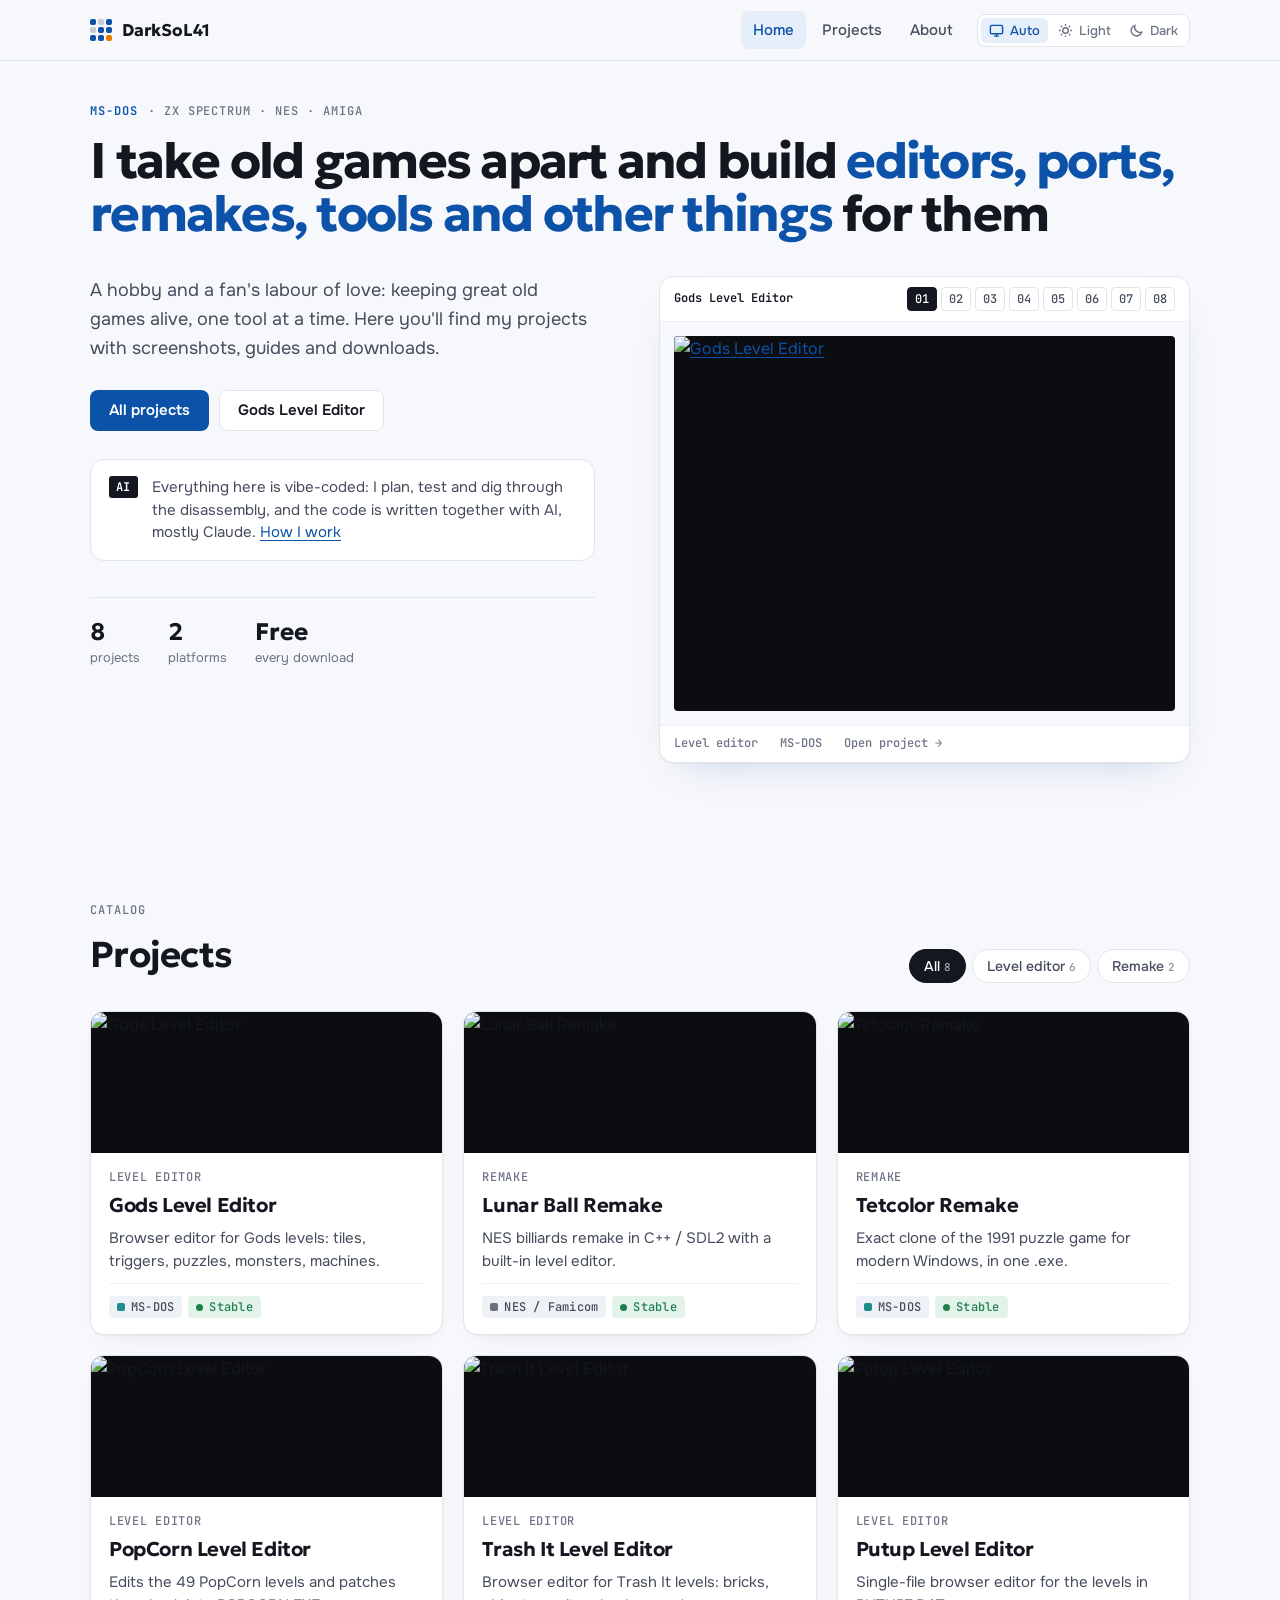
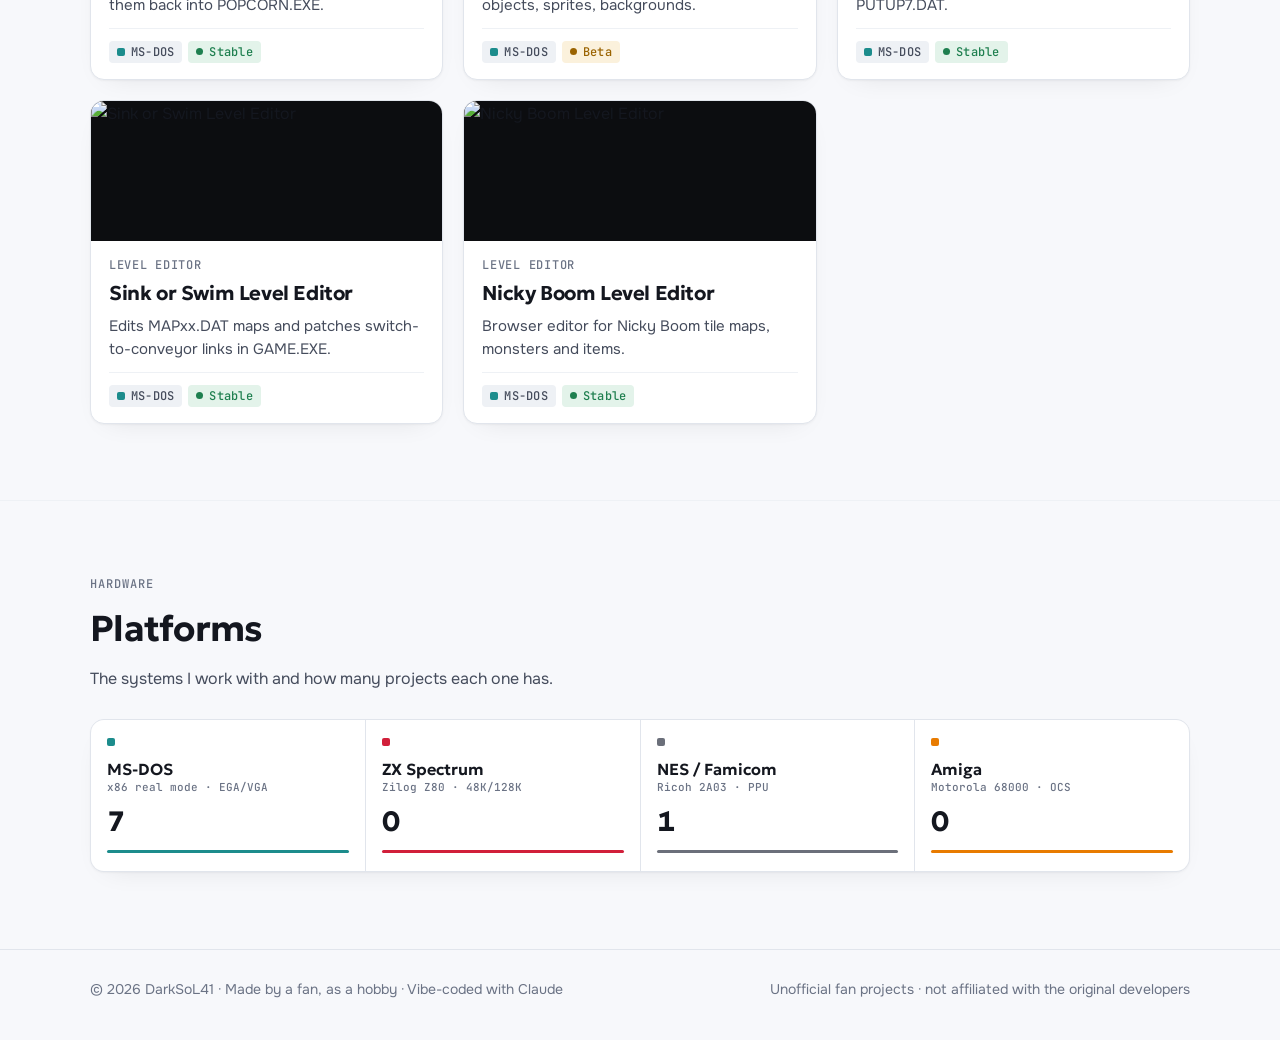
==== index.html @ e5bb60bb "Add files via upload" ====
<!doctype html>
<html lang="en">
<head>
<meta charset="utf-8">
<meta name="viewport" content="width=device-width, initial-scale=1, viewport-fit=cover">
<title>DarkSoL41 Retro Lab</title>
<meta name="description" content="Level editors, ports, remakes and utilities for retro games.">
<script>try{var t=localStorage.getItem("theme");if(t==="light"||t==="dark")document.documentElement.setAttribute("data-theme",t);}catch(e){}</script>
<link rel="preconnect" href="https://fonts.googleapis.com">
<link rel="preconnect" href="https://fonts.gstatic.com" crossorigin>
<link rel="stylesheet" href="https://fonts.googleapis.com/css2?family=Geologica:wght@500;600;700&family=JetBrains+Mono:wght@500;600&family=Onest:wght@400;500;600&display=swap">
<link rel="stylesheet" href="assets/style.css">
</head>
<body data-page="home">
<header class="site-header">
  <div class="wrap">
    <a class="brand" href="./" aria-label="DarkSoL41, home"><span class="brand-mark" aria-hidden="true"><i></i><i></i><i></i><i></i><i></i><i></i><i></i><i></i><i></i></span>DarkSoL41</a>
    <div class="header-end">
      <nav class="nav" aria-label="Sections">
        <a href="./" aria-current="page">Home</a>
        <a href="projects.html">Projects</a>
        <a href="about.html">About</a>
      </nav>
      <div class="theme-switch" id="theme-switch" role="group" aria-label="Theme">
        <button type="button" data-mode="auto" title="Match system setting"><svg viewBox="0 0 16 16" fill="none" stroke="currentColor" stroke-width="1.5" aria-hidden="true"><rect x="1.5" y="2.5" width="13" height="9" rx="1.5"/><path d="M5.5 14h5M8 11.5V14"/></svg><span class="lbl">Auto</span></button>
        <button type="button" data-mode="light" title="Light theme"><svg viewBox="0 0 16 16" fill="none" stroke="currentColor" stroke-width="1.5" aria-hidden="true"><circle cx="8" cy="8" r="3"/><path d="M8 1v1.8M8 13.2V15M1 8h1.8M13.2 8H15M3 3l1.3 1.3M11.7 11.7 13 13M3 13l1.3-1.3M11.7 4.3 13 3"/></svg><span class="lbl">Light</span></button>
        <button type="button" data-mode="dark" title="Dark theme"><svg viewBox="0 0 16 16" fill="none" stroke="currentColor" stroke-width="1.5" aria-hidden="true"><path d="M13.5 9.8A5.8 5.8 0 0 1 6.2 2.5a5.8 5.8 0 1 0 7.3 7.3z"/></svg><span class="lbl">Dark</span></button>
      </div>
    </div>
  </div>
</header>
<main>

<section class="hero">
  <div class="wrap hero-top">
    <div class="eyebrow"><b>MS-DOS</b> · ZX Spectrum · NES · Amiga</div>
    <h1>I take old games apart and build <em>editors, ports, remakes, tools and other things</em> for them</h1>
  </div>
  <div class="wrap hero-grid">
    <div>
      <p class="hero-lead">A hobby and a fan's labour of love: keeping great old games alive, one tool at a time. Here you'll find my projects with screenshots, guides and downloads.</p>
      <div class="hero-actions">
        <a class="btn btn-primary" href="projects.html">All projects</a>
        <a class="btn btn-ghost" id="hero-latest" href="projects.html">Latest release</a>
      </div>
      <div class="ai-note">
        <span class="tag">AI</span>
        <p>Everything here is vibe-coded: I plan, test and dig through the disassembly, and the code is written together with AI, mostly Claude. <a href="about.html#how">How I work</a></p>
      </div>
      <div class="hero-facts">
        <div><strong id="f-projects">6</strong><span>projects</span></div>
        <div><strong id="f-platforms">4</strong><span>platforms</span></div>
        <div><strong>Free</strong><span>every download</span></div>
      </div>
    </div>
    <figure class="viewer" style="margin:0">
      <div class="viewer-bar">
        <span id="lv-name"></span>
        <div class="viewer-tabs" id="lv-tabs" role="group" aria-label="Choose a project"></div>
      </div>
      <div class="viewer-stage viewer-shot">
        <a id="lv-link" href="projects.html"><img id="lv-img" alt=""></a>
      </div>
      <figcaption class="viewer-read" id="lv-read" aria-live="polite"></figcaption>
    </figure>
  </div>
</section>

<section class="section" id="projects">
  <div class="wrap">
    <div class="section-head">
      <div>
        <div class="eyebrow">Catalog</div>
        <h2>Projects</h2>
      </div>
      <div class="filters" id="home-filters" role="group" aria-label="Project type"></div>
    </div>
    <div class="grid" id="home-grid"></div>
  </div>
</section>

<section class="section">
  <div class="wrap">
    <div class="section-head">
      <div>
        <div class="eyebrow">Hardware</div>
        <h2>Platforms</h2>
        <p>The systems I work with and how many projects each one has.</p>
      </div>
    </div>
    <div class="platforms" id="home-platforms"></div>
  </div>
</section>
</main>
<footer class="site-footer">
  <div class="wrap">
    <span>© 2026 DarkSoL41 · Made by a fan, as a hobby · Vibe-coded with Claude</span>
    <span>Unofficial fan projects · not affiliated with the original developers</span>
  </div>
</footer>
<script src="assets/data.js"></script>
<script src="assets/app.js"></script>
</body>
</html>
---- assets/style.css ----
/* ---------- Tokens ---------- */
/* Light palette is the base; dark overrides follow (auto via OS, or forced by the toggle). */
:root {
  color-scheme: light;
  --paper: #F7F8FB;
  --surface: #FFFFFF;
  --ink: #14171F;
  --ink-2: #454C5C;
  --muted: #6B7385;
  --line: #E1E5EC;
  --line-soft: #EEF1F5;
  --line-strong: #C3CBD8;
  --accent: #0B52A8;        /* Workbench blue */
  --accent-ink: #083E80;
  --accent-soft: #E6EEF9;
  --on-accent: #FFFFFF;
  --on-ink: #FFFFFF;
  --signal: #E87B00;        /* Workbench orange, used sparingly */
  --signal-soft: #FDF0E0;
  --ok: #1E7F4F;
  --ok-soft: #E3F3EA;
  --warn: #9A6300;
  --warn-soft: #FBF1DC;
  --screen: #0C0D10;        /* backdrop behind game screenshots */
  --cap-bg: rgba(255,255,255,.92);
  --shadow: rgba(11,82,168,.28);
  --soft-shadow: 0 1px 2px rgba(20,23,31,.04), 0 10px 28px -18px rgba(20,23,31,.14);

  --f-display: "Geologica", system-ui, sans-serif;
  --f-body: "Onest", system-ui, -apple-system, "Segoe UI", sans-serif;
  --f-mono: "JetBrains Mono", ui-monospace, "SFMono-Regular", Menlo, Consolas, monospace;

  --r-sm: 8px;
  --r-md: 14px;
  --wrap: 1180px;
  --gutter: clamp(16px, 4vw, 40px);
}
@media (prefers-color-scheme: dark) {
  :root:not([data-theme="light"]) {
    color-scheme: dark;
    --paper: #0E1117; --surface: #151A23; --ink: #E7EAF0; --ink-2: #B3BAC7; --muted: #8790A2;
    --line: #262D3A; --line-soft: #1D2330; --line-strong: #3A4456;
    --accent: #5C9BF0; --accent-ink: #8AB8F6; --accent-soft: #16243A; --on-accent: #0B1220; --on-ink: #0E1117;
    --signal: #FF9A2E; --signal-soft: #2C2014;
    --ok: #4CC38A; --ok-soft: #13291F; --warn: #E3B04B; --warn-soft: #2B2412;
    --screen: #07080A; --cap-bg: rgba(14,17,23,.9); --shadow: rgba(0,0,0,.6); --soft-shadow: 0 1px 2px rgba(0,0,0,.3), 0 10px 28px -18px rgba(0,0,0,.6);
  }
}
:root[data-theme="dark"] {
  color-scheme: dark;
  --paper: #0E1117; --surface: #151A23; --ink: #E7EAF0; --ink-2: #B3BAC7; --muted: #8790A2;
  --line: #262D3A; --line-soft: #1D2330; --line-strong: #3A4456;
  --accent: #5C9BF0; --accent-ink: #8AB8F6; --accent-soft: #16243A; --on-accent: #0B1220; --on-ink: #0E1117;
  --signal: #FF9A2E; --signal-soft: #2C2014;
  --ok: #4CC38A; --ok-soft: #13291F; --warn: #E3B04B; --warn-soft: #2B2412;
  --screen: #07080A; --cap-bg: rgba(14,17,23,.9); --shadow: rgba(0,0,0,.6); --soft-shadow: 0 1px 2px rgba(0,0,0,.3), 0 10px 28px -18px rgba(0,0,0,.6);
}

*, *::before, *::after { box-sizing: border-box; }
html { -webkit-text-size-adjust: 100%; }
body {
  margin: 0;
  background: var(--paper);
  color: var(--ink);
  font: 400 16px/1.6 var(--f-body);
  -webkit-font-smoothing: antialiased;
}
img { max-width: 100%; display: block; }
a { color: var(--accent); text-decoration-thickness: 1px; text-underline-offset: 3px; }
a:hover { color: var(--accent-ink); }
:focus-visible { outline: 2px solid var(--signal); outline-offset: 2px; border-radius: 3px; }
h1, h2, h3 { font-family: var(--f-display); text-wrap: balance; margin: 0; letter-spacing: -0.02em; }
p { margin: 0; }
.mono { font-family: var(--f-mono); font-size: 0.82em; letter-spacing: 0; }
.wrap { max-width: var(--wrap); margin-inline: auto; padding-inline: var(--gutter); }
.eyebrow {
  font: 500 12px/1 var(--f-mono);
  text-transform: uppercase;
  letter-spacing: 0.08em;
  color: var(--muted);
  display: flex; align-items: center; gap: 10px;
}
.eyebrow b { color: var(--accent); font-weight: 600; }

/* ---------- Header ---------- */
.site-header {
  position: sticky; top: env(safe-area-inset-top, 0px); z-index: 20;
  background: color-mix(in srgb, var(--paper) 72%, transparent);
  backdrop-filter: saturate(1.4) blur(10px);
  -webkit-backdrop-filter: saturate(1.4) blur(10px);
  border-bottom: 1px solid var(--line);
}
.site-header .wrap { display: flex; align-items: center; justify-content: space-between; gap: 16px; min-height: 60px; flex-wrap: wrap; }
.brand { display: flex; align-items: center; gap: 10px; color: var(--ink); text-decoration: none; font: 700 17px/1 var(--f-display); letter-spacing: -0.01em; }
.brand-mark { width: 22px; height: 22px; display: grid; grid-template-columns: repeat(3, 1fr); gap: 2px; }
.brand-mark i { background: var(--accent); border-radius: 2px; }
.brand-mark i:nth-child(2), .brand-mark i:nth-child(4) { background: var(--line-strong); }
.brand-mark i:nth-child(9) { background: var(--signal); }
.nav { display: flex; gap: 4px; flex-wrap: wrap; }
.nav a {
  color: var(--ink-2); text-decoration: none; font-weight: 500; font-size: 15px;
  padding: 7px 12px; border-radius: var(--r-sm);
}
.nav a:hover { background: var(--line-soft); color: var(--ink); }
.nav a[aria-current="page"] { color: var(--accent); background: var(--accent-soft); }

/* ---------- Buttons & chips ---------- */
.btn {
  display: inline-flex; align-items: center; gap: 8px;
  font: 600 15px/1 var(--f-body); text-decoration: none;
  padding: 12px 18px; border-radius: var(--r-sm); border: 1px solid transparent;
  cursor: pointer; transition: background .15s, border-color .15s, transform .15s;
}
.btn-primary { background: var(--accent); color: var(--on-accent); }
.btn-primary:hover { background: var(--accent-ink); color: var(--on-accent); }
.btn-ghost { background: var(--surface); color: var(--ink); border-color: var(--line); }
.btn-ghost:hover { border-color: var(--ink-2); color: var(--ink); }
.btn svg { width: 16px; height: 16px; }

.chip {
  display: inline-flex; align-items: center; gap: 6px;
  font: 500 12px/1 var(--f-mono); letter-spacing: 0.02em;
  padding: 5px 8px; border-radius: 4px;
  background: var(--line-soft); color: var(--ink-2); white-space: nowrap;
}
.chip-dot::before { content: ""; width: 7px; height: 7px; border-radius: 50%; background: currentColor; }
.st-stable { background: var(--ok-soft); color: var(--ok); }
.st-beta { background: var(--warn-soft); color: var(--warn); }
.st-wip { background: var(--accent-soft); color: var(--accent); }

/* platform colour keys */
.pf { --pf: var(--muted); }
.pf::before { content: ""; width: 8px; height: 8px; border-radius: 2px; background: var(--pf); }
.pf-amiga { --pf: #E87B00; }
.pf-zx { --pf: #D11F3A; }
.pf-nes { --pf: #6B6F7A; }
.pf-dos { --pf: #1C8C8C; }
.pf-md { --pf: #2B3FAE; }
.pf-pc { --pf: #7A4FC2; }

/* ---------- Hero ---------- */
.hero { padding-block: clamp(24px, 3.5vw, 44px) clamp(32px, 5vw, 64px); }
.hero-top { margin-bottom: clamp(24px, 3vw, 36px); }
.hero-grid { display: grid; grid-template-columns: 1fr 1.05fr; gap: clamp(28px, 5vw, 64px); align-items: start; }
.hero h1 { font-size: clamp(30px, 4vw, 50px); line-height: 1.05; font-weight: 700; letter-spacing: -0.035em; margin-top: 18px; }
.hero h1 em { font-style: normal; color: var(--accent); }
.hero-lead { font-size: 18px; color: var(--ink-2); max-width: 34em; }
.hero-actions { display: flex; gap: 10px; flex-wrap: wrap; margin-top: 28px; }
.hero-facts { display: flex; gap: 28px; flex-wrap: wrap; margin-top: 36px; padding-top: 22px; border-top: 1px solid var(--line); }
.hero-facts div { display: grid; gap: 4px; }
.hero-facts strong { font: 700 24px/1 var(--f-display); font-variant-numeric: tabular-nums; }
.hero-facts span { font-size: 13px; color: var(--muted); }

/* Level viewer (hex-editor style frame) */
.viewer {
  background: var(--surface); border: 1px solid var(--line); border-radius: var(--r-md);
  box-shadow: 0 1px 0 rgba(20,23,31,.03), 0 18px 40px -24px var(--shadow);
  overflow: hidden;
}
.viewer-bar {
  display: flex; align-items: center; justify-content: space-between; gap: 12px; flex-wrap: wrap;
  padding: 10px 14px; border-bottom: 1px solid var(--line-soft);
  font: 500 12px/1.3 var(--f-mono); color: var(--muted);
}
.viewer-bar strong { color: var(--ink); font-weight: 600; }
.viewer-tabs { display: flex; gap: 4px; flex-wrap: wrap; }
.viewer-tabs button {
  font: 500 12px/1 var(--f-mono); color: var(--ink-2);
  background: transparent; border: 1px solid var(--line); border-radius: 4px;
  padding: 5px 7px; cursor: pointer;
}
.viewer-tabs button[aria-pressed="true"] { background: var(--ink); border-color: var(--ink); color: var(--on-ink); }
.viewer-stage { position: relative; padding: 22px 14px 14px 34px; background: var(--paper); }
.viewer-canvas-wrap { position: relative; }
.viewer canvas { width: 100%; height: auto; display: block; image-rendering: pixelated; cursor: crosshair; border-radius: 2px; }
.ruler-x, .ruler-y { position: absolute; font: 500 9px/1 var(--f-mono); color: var(--muted); pointer-events: none; }
.ruler-x { left: 34px; right: 14px; top: 6px; display: flex; justify-content: space-between; }
.ruler-y { top: 22px; bottom: 14px; left: 8px; display: flex; flex-direction: column; justify-content: space-between; }
.viewer-read {
  display: grid; grid-template-columns: repeat(4, auto); justify-content: start; gap: 6px 22px;
  padding: 10px 14px; border-top: 1px solid var(--line-soft);
  font: 500 12px/1.3 var(--f-mono); color: var(--muted); font-variant-numeric: tabular-nums;
}
.viewer-read b { color: var(--ink); font-weight: 600; }
.viewer-read .swatch { display: inline-block; width: 10px; height: 10px; border-radius: 2px; vertical-align: -1px; margin-right: 5px; border: 1px solid rgba(0,0,0,.15); }

/* ---------- Sections ---------- */
.section { padding-block: clamp(44px, 6vw, 80px); }
.section + .section { border-top: 1px solid var(--line-soft); }
.section-head { display: flex; align-items: end; justify-content: space-between; gap: 20px; flex-wrap: wrap; margin-bottom: 28px; }
.section-head h2 { font-size: clamp(26px, 3.2vw, 36px); font-weight: 650; margin-top: 10px; }
.section-head p { color: var(--ink-2); max-width: 36em; margin-top: 8px; }

/* Type filter */
.filters { display: flex; gap: 6px; flex-wrap: wrap; }
.filters button {
  font: 500 14px/1 var(--f-body); color: var(--ink-2); transition: background .15s, border-color .15s;
  background: var(--surface); border: 1px solid var(--line); border-radius: 999px;
  padding: 9px 14px; cursor: pointer;
}
.filters button:hover { border-color: var(--ink-2); }
.filters button[aria-pressed="true"] { background: var(--ink); border-color: var(--ink); color: var(--on-ink); }
.filters .count { font: 500 11px/1 var(--f-mono); opacity: .6; margin-left: 4px; }

/* ---------- Project cards ---------- */
.grid { display: grid; grid-template-columns: repeat(3, minmax(0, 1fr)); gap: 20px; }
.card {
  display: flex; flex-direction: column; background: var(--surface); box-shadow: var(--soft-shadow);
  border: 1px solid var(--line); border-radius: var(--r-md); overflow: hidden;
  color: inherit; text-decoration: none;
  transition: border-color .2s, transform .2s, box-shadow .2s;
}
.card:hover { color: inherit; border-color: var(--line-strong); transform: translateY(-2px); box-shadow: 0 16px 32px -22px rgba(20,23,31,.35); }
.card-shot { aspect-ratio: 5 / 2; background: var(--screen); overflow: hidden; }
.card-shot img, .card-shot canvas { width: 100%; height: 100%; object-fit: cover; image-rendering: pixelated; display: block; }
.card-body { display: flex; flex-direction: column; gap: 10px; padding: 18px 18px 16px; flex: 1; }
.card-kind { font: 500 12px/1 var(--f-mono); color: var(--muted); text-transform: uppercase; letter-spacing: .06em; }
.card h3 { font-size: 20px; font-weight: 650; line-height: 1.2; }
.card p { color: var(--ink-2); font-size: 15px; line-height: 1.55; }
.card-meta { display: flex; gap: 6px; flex-wrap: wrap; margin-top: auto; padding-top: 12px; border-top: 1px solid var(--line-soft); align-items: center; }
.card-meta .ver { margin-left: auto; font: 500 12px/1 var(--f-mono); color: var(--muted); }

/* ---------- Changelog strip ---------- */
.log { display: grid; gap: 0; border-top: 1px solid var(--line); }
.log a {
  display: grid; grid-template-columns: 110px 1fr auto; gap: 18px; align-items: baseline;
  padding: 16px 4px; border-bottom: 1px solid var(--line); color: inherit; text-decoration: none;
}
.log a:hover { background: var(--surface); }
.log time { font: 500 13px/1.4 var(--f-mono); color: var(--muted); font-variant-numeric: tabular-nums; }
.log strong { font-weight: 600; }
.log span { color: var(--ink-2); }
.log .ver { font: 600 13px/1.4 var(--f-mono); color: var(--accent); }

/* Platforms index */
.platforms { box-shadow: var(--soft-shadow); display: grid; grid-template-columns: repeat(auto-fit, minmax(170px, 1fr)); gap: 1px; background: var(--line); border: 1px solid var(--line); border-radius: var(--r-md); overflow: hidden; }
.platforms a { background: var(--surface); padding: 18px 16px; color: inherit; text-decoration: none; display: grid; gap: 14px; }
.platforms a:hover { background: var(--accent-soft); }
.platforms .pf-name { font: 600 16px/1.2 var(--f-display); }
.platforms .pf-cpu { font: 500 11px/1.3 var(--f-mono); color: var(--muted); }
.platforms .pf-count { font: 700 28px/1 var(--f-display); font-variant-numeric: tabular-nums; }
.platforms .pf-bar { height: 3px; border-radius: 2px; background: var(--pf); }

/* ---------- Catalog page ---------- */
.page-head { padding-block: clamp(36px, 5vw, 64px) 24px; }
.page-head h1 { font-size: clamp(32px, 4.4vw, 50px); font-weight: 700; letter-spacing: -0.03em; margin-top: 12px; }
.page-head p { color: var(--ink-2); font-size: 18px; margin-top: 12px; max-width: 38em; }
.toolbar { display: grid; grid-template-columns: 1fr auto; gap: 12px 20px; align-items: center; padding-block: 16px; border-block: 1px solid var(--line); margin-bottom: 28px; }
.toolbar-row { display: flex; gap: 12px; flex-wrap: wrap; align-items: center; }
.field { display: flex; align-items: center; gap: 8px; background: var(--surface); border: 1px solid var(--line); border-radius: var(--r-sm); padding: 0 12px; min-height: 40px; }
.field:focus-within { border-color: var(--accent); }
.field svg { width: 16px; height: 16px; color: var(--muted); flex: none; }
.field input, .field select { border: 0; outline: 0; background: transparent; font: 400 15px/1 var(--f-body); color: var(--ink); min-width: 0; width: 100%; padding: 10px 0; }
.search { width: min(320px, 100%); }
.empty { padding: 48px 0; text-align: center; color: var(--muted); }

/* List view rows */
.rows { display: grid; gap: 0; border-top: 1px solid var(--line); }
.row { display: grid; grid-template-columns: 160px 1.4fr 1fr 120px 100px; gap: 20px; align-items: center; padding: 14px 0; border-bottom: 1px solid var(--line); color: inherit; text-decoration: none; }
.row:hover { background: var(--surface); }
.row .thumb { aspect-ratio: 5/2; background: var(--screen); border-radius: 4px; overflow: hidden; }
.row .thumb img, .row .thumb canvas { width: 100%; height: 100%; object-fit: cover; image-rendering: pixelated; }
.row h3 { font-size: 17px; font-weight: 600; }
.row p { color: var(--muted); font-size: 14px; }
.row .mono { color: var(--muted); }
.view-toggle { display: inline-flex; border: 1px solid var(--line); border-radius: var(--r-sm); overflow: hidden; background: var(--surface); }
.view-toggle button { border: 0; background: transparent; padding: 9px 12px; cursor: pointer; color: var(--muted); display: grid; place-items: center; }
.view-toggle button[aria-pressed="true"] { background: var(--ink); color: var(--on-ink); }
.view-toggle svg { width: 16px; height: 16px; }

/* ---------- Project page ---------- */
.crumbs { font: 500 13px/1 var(--f-mono); color: var(--muted); display: flex; gap: 8px; flex-wrap: wrap; padding-top: 28px; }
.crumbs a { color: var(--muted); text-decoration: none; }
.crumbs a:hover { color: var(--accent); }
.p-head { display: grid; grid-template-columns: 1fr auto; gap: 24px; align-items: end; padding-block: 20px 28px; }
.p-head h1 { font-size: clamp(30px, 4.2vw, 48px); font-weight: 700; letter-spacing: -0.03em; line-height: 1.05; }
.p-head .tagline { font-size: 18px; color: var(--ink-2); margin-top: 12px; max-width: 40em; }
.p-head .chips { display: flex; gap: 6px; flex-wrap: wrap; margin-top: 16px; }
.p-cta { display: grid; gap: 8px; justify-items: end; }
.p-cta small { font: 500 12px/1.3 var(--f-mono); color: var(--muted); }

.gallery { display: grid; gap: 10px; }
.gallery-main { background: var(--screen); border-radius: var(--r-md); overflow: hidden; border: 1px solid var(--line); cursor: zoom-in; position: relative; }
.gallery-main img, .gallery-main canvas { width: 100%; height: auto; image-rendering: pixelated; }
.gallery-cap { position: absolute; left: 12px; bottom: 12px; background: var(--cap-bg); color: var(--ink); font: 500 12px/1.2 var(--f-mono); padding: 6px 8px; border-radius: 4px; }
.thumbs { display: grid; grid-template-columns: repeat(auto-fill, minmax(96px, 1fr)); gap: 8px; }
.thumbs button { padding: 0; border: 2px solid transparent; border-radius: 6px; overflow: hidden; background: var(--screen); cursor: pointer; aspect-ratio: 5/2; }
.thumbs button[aria-current="true"] { border-color: var(--accent); }
.thumbs img, .thumbs canvas { width: 100%; height: 100%; object-fit: cover; image-rendering: pixelated; }

.p-layout { display: grid; grid-template-columns: minmax(0, 1fr) 320px; gap: clamp(28px, 4vw, 56px); padding-block: 36px 72px; align-items: start; }
.prose { max-width: 66ch; }
.prose h2 { font-size: 24px; font-weight: 650; margin: 40px 0 14px; }
.prose h2:first-child { margin-top: 0; }
.prose p { color: var(--ink-2); margin-bottom: 14px; }
.prose ul, .prose ol { color: var(--ink-2); padding-left: 1.2em; margin: 0 0 14px; display: grid; gap: 6px; }
.prose code { font-family: var(--f-mono); font-size: .86em; background: var(--line-soft); padding: 2px 5px; border-radius: 4px; color: var(--ink); }
.steps { list-style: none; padding: 0 !important; counter-reset: s; }
.steps li { counter-increment: s; display: grid; grid-template-columns: 30px 1fr; gap: 12px; align-items: baseline; }
.steps li::before { content: counter(s); font: 600 12px/22px var(--f-mono); width: 22px; height: 22px; text-align: center; border-radius: 50%; background: var(--accent-soft); color: var(--accent); }

.spec { width: 100%; border-collapse: collapse; font-size: 14px; }
.spec th, .spec td { text-align: left; padding: 10px 12px 10px 0; border-bottom: 1px solid var(--line-soft); vertical-align: top; }
.spec th { font: 500 12px/1.5 var(--f-mono); color: var(--muted); text-transform: uppercase; letter-spacing: .05em; font-weight: 500; width: 40%; }
.spec td { font-variant-numeric: tabular-nums; }
.table-wrap { overflow-x: auto; }

.side { display: grid; gap: 16px; position: sticky; top: calc(env(safe-area-inset-top, 0px) + 80px); }
.panel { background: var(--surface); border: 1px solid var(--line); border-radius: var(--r-md); padding: 20px; box-shadow: var(--soft-shadow); }
.panel h3 { font: 500 12px/1 var(--f-mono); text-transform: uppercase; letter-spacing: .08em; color: var(--muted); margin-bottom: 14px; }
.dl { display: grid; gap: 8px; }
.dl a { display: grid; grid-template-columns: 1fr auto; gap: 2px 10px; padding: 12px; border: 1px solid var(--line); border-radius: var(--r-sm); text-decoration: none; color: var(--ink); }
.dl a:hover { border-color: var(--accent); background: var(--accent-soft); }
.dl a strong { font-weight: 600; font-size: 15px; }
.dl a span { font: 500 12px/1.3 var(--f-mono); color: var(--muted); grid-column: 1; }
.dl a svg { grid-row: 1 / span 2; grid-column: 2; align-self: center; width: 18px; height: 18px; color: var(--accent); }
.note { font-size: 13px; color: var(--ink-2); background: var(--signal-soft); border-radius: var(--r-sm); padding: 12px; line-height: 1.5; }

.changes { display: grid; gap: 18px; }
.changes article { display: grid; grid-template-columns: 110px 1fr; gap: 16px; }
.changes .v { font: 600 14px/1.5 var(--f-mono); color: var(--ink); }
.changes time { display: block; font: 500 12px/1.5 var(--f-mono); color: var(--muted); }
.changes ul { margin: 0; }

.related { padding-block: 48px 72px; border-top: 1px solid var(--line); }

/* Lightbox */
.lightbox { position: fixed; inset: 0; z-index: 50; background: rgba(12,14,20,.86); display: grid; place-items: center; padding: 24px; }
.lightbox img, .lightbox canvas { max-width: min(1400px, 100%); max-height: 86vh; width: auto; height: auto; image-rendering: pixelated; border-radius: 4px; }
.lightbox button { position: absolute; top: calc(env(safe-area-inset-top, 0px) + 16px); right: 16px; background: var(--surface); color: var(--ink); border: 0; border-radius: 50%; width: 40px; height: 40px; font-size: 20px; cursor: pointer; }

/* ---------- About ---------- */
.about-grid { display: grid; grid-template-columns: minmax(0, 1fr) 360px; gap: clamp(28px, 5vw, 64px); padding-block: 12px 72px; align-items: start; }
.toolbox { display: grid; gap: 0; }
.toolbox div { display: grid; grid-template-columns: 120px 1fr; gap: 12px; padding: 12px 0; border-bottom: 1px solid var(--line-soft); font-size: 15px; }
.toolbox div:last-child { border-bottom: 0; }
.toolbox dt { font: 500 12px/1.6 var(--f-mono); color: var(--muted); text-transform: uppercase; letter-spacing: .05em; }
.toolbox dd { margin: 0; color: var(--ink); }
.contact { display: grid; gap: 10px; }
.contact div { display: flex; justify-content: space-between; gap: 12px; align-items: center; padding: 12px; border: 1px solid var(--line); border-radius: var(--r-sm); }
.contact span { font: 500 12px/1 var(--f-mono); color: var(--muted); text-transform: uppercase; }
.contact b { font-weight: 600; user-select: all; }
.contact .primary { border-color: var(--accent); background: var(--accent-soft); }
.contact .primary span { color: var(--accent); }

/* ---------- Footer ---------- */
.site-footer { border-top: 1px solid var(--line); padding-block: 28px 40px; color: var(--muted); font-size: 14px; }
.site-footer .wrap { display: flex; justify-content: space-between; gap: 16px; flex-wrap: wrap; }
.site-footer a { color: var(--ink-2); }

/* ---------- Responsive ---------- */
@media (max-width: 980px) {
  .hero-grid, .p-layout, .about-grid { grid-template-columns: 1fr; }
  .grid { grid-template-columns: repeat(2, minmax(0, 1fr)); }
  .side { position: static; }
  .row { grid-template-columns: 140px 1fr 110px; }
  .row .hide-md { display: none; }
}
@media (max-width: 640px) {
  .grid { grid-template-columns: 1fr; }
  .platforms { grid-template-columns: repeat(2, minmax(0, 1fr)); }
  .p-head { grid-template-columns: 1fr; }
  .p-cta { justify-items: start; }
  .log a { grid-template-columns: 1fr auto; gap: 4px 12px; }
  .log a span { grid-column: 1 / -1; }
  .toolbar { grid-template-columns: 1fr; }
  .row { grid-template-columns: 110px 1fr; }
  .row .hide-sm { display: none; }
  .viewer-read { grid-template-columns: repeat(2, auto); }
  .changes article { grid-template-columns: 1fr; gap: 4px; }
  .nav a { padding: 7px 9px; font-size: 14px; }
}
@media (prefers-reduced-motion: reduce) {
  *, *::before, *::after { transition: none !important; animation: none !important; }
}

/* Theme switch */
.header-end { display: flex; align-items: center; gap: 12px; flex-wrap: wrap; }
.theme-switch { display: inline-flex; padding: 3px; gap: 2px; border: 1px solid var(--line); border-radius: 8px; background: var(--surface); }
.theme-switch button { display: inline-flex; align-items: center; gap: 6px; border: 0; background: transparent; color: var(--muted); padding: 5px 8px; border-radius: 5px; cursor: pointer; font: 500 13px/1 var(--f-body); }
.theme-switch button:hover { color: var(--ink); }
.theme-switch button[aria-pressed="true"] { background: var(--accent-soft); color: var(--accent); }
.theme-switch svg { width: 15px; height: 15px; }
@media (max-width: 640px) { .theme-switch .lbl { display: none; } }

/* AI note */
.ai-note { display: grid; grid-template-columns: auto 1fr; gap: 14px; align-items: start; background: var(--surface); border: 1px solid var(--line); border-radius: var(--r-md); padding: 16px 18px; margin-top: 28px; max-width: 34em; }
.ai-note .tag { font: 600 12px/1 var(--f-mono); letter-spacing: .04em; background: var(--ink); color: var(--on-ink); padding: 5px 7px; border-radius: 3px; }
.ai-note p { color: var(--ink-2); font-size: 15px; line-height: 1.5; }

/* Formats grid on About */
.formats { display: grid; grid-template-columns: repeat(auto-fit, minmax(220px, 1fr)); gap: 14px; margin-top: 8px; }
.formats section { background: var(--surface); border: 1px solid var(--line); border-radius: var(--r-md); padding: 14px 16px; }
.formats h3 { display: flex; align-items: center; gap: 8px; font: 600 15px/1.2 var(--f-display); margin-bottom: 10px; }
.formats ul { list-style: none; margin: 0; padding: 0 !important; display: flex; flex-wrap: wrap; gap: 6px; }
.formats li { font: 500 12px/1 var(--f-mono); padding: 5px 7px; border-radius: 4px; background: var(--line-soft); color: var(--ink); }
.formats li span { color: var(--muted); }

/* Home showcase: project screenshot instead of the level map */
.viewer-shot { padding: 14px; }
.viewer-shot a { display: block; background: var(--screen); border-radius: 4px; overflow: hidden; aspect-ratio: 4 / 3; }
.viewer-shot img { width: 100%; height: 100%; object-fit: contain; display: block; }
.gallery-main img { max-height: 70vh; object-fit: contain; display: block; margin: 0 auto; }
.card-shot img[src^="http"], .row .thumb img[src^="http"], .thumbs img[src^="http"], .gallery-main img[src^="http"], .lightbox img[src^="http"] { image-rendering: auto; }

/* Download button scrolls to the About/Download row; leave room for the sticky header */
.p-layout { scroll-margin-top: 88px; }
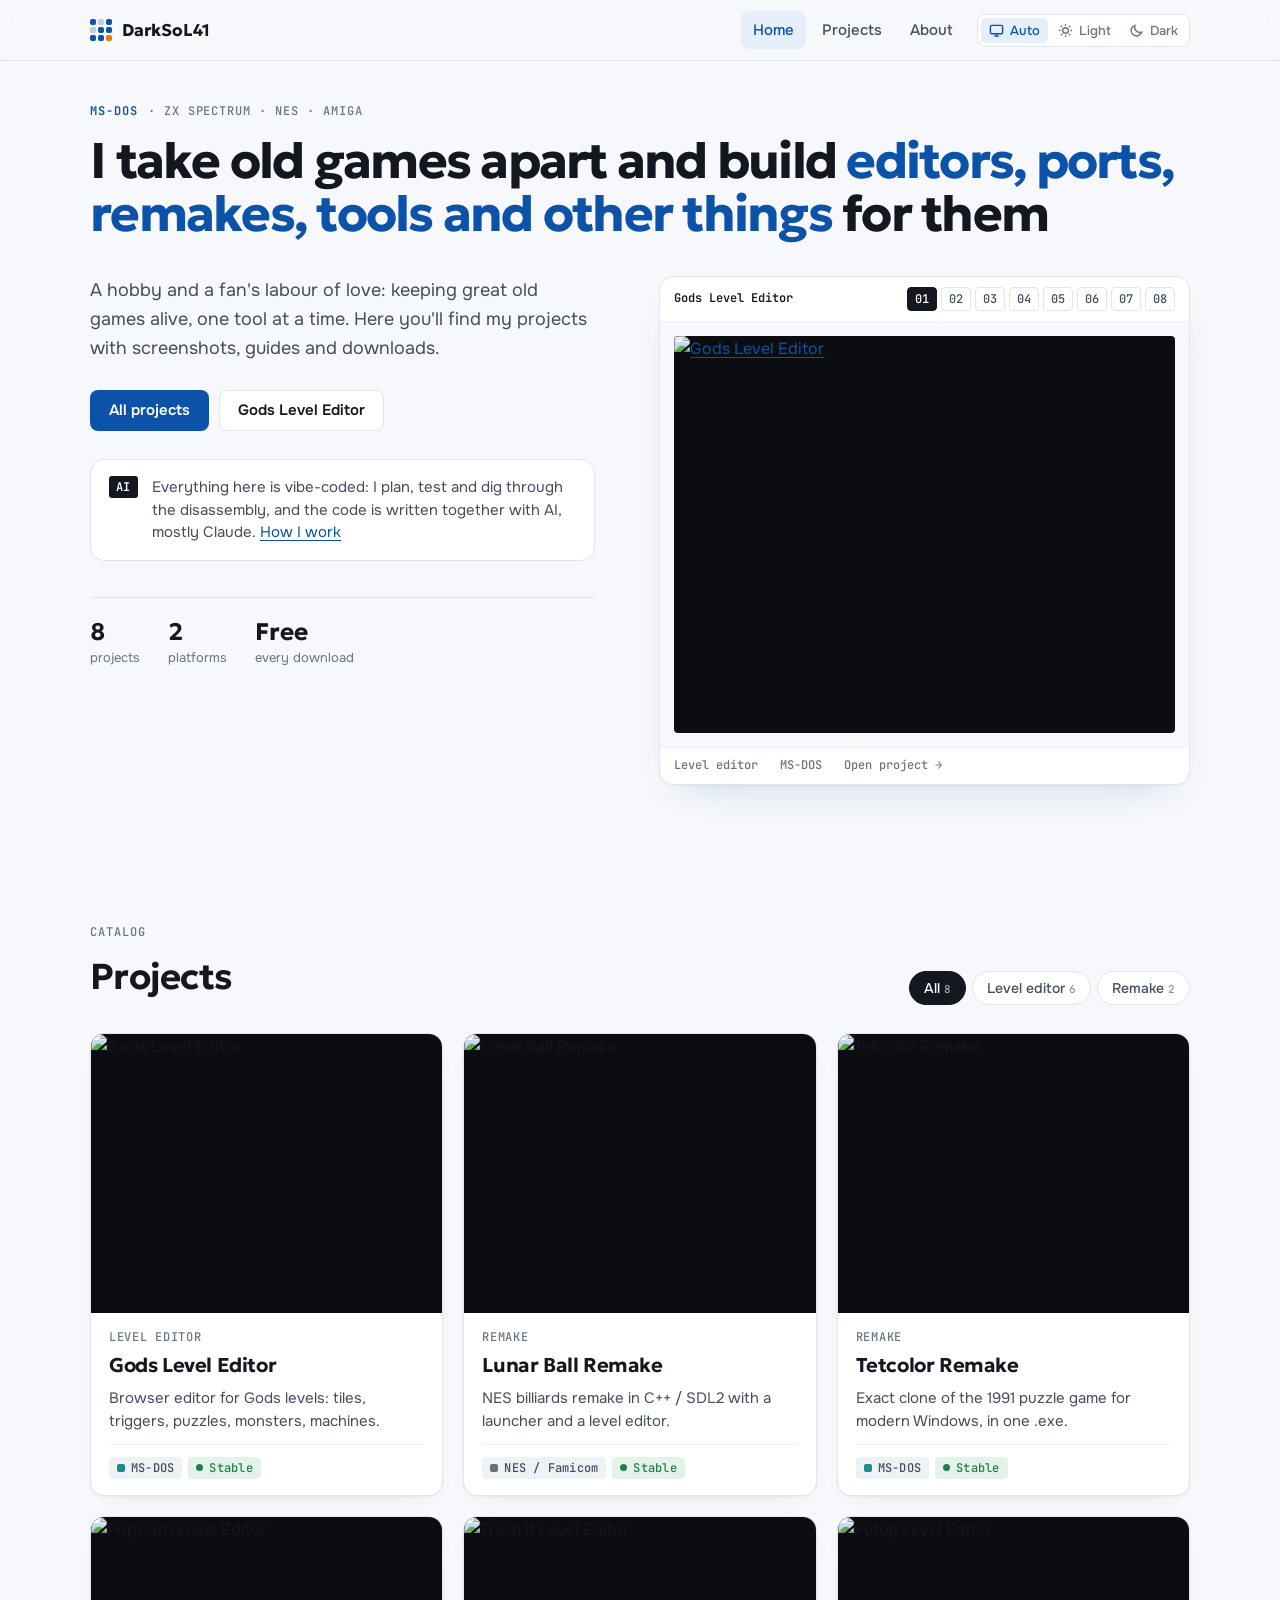
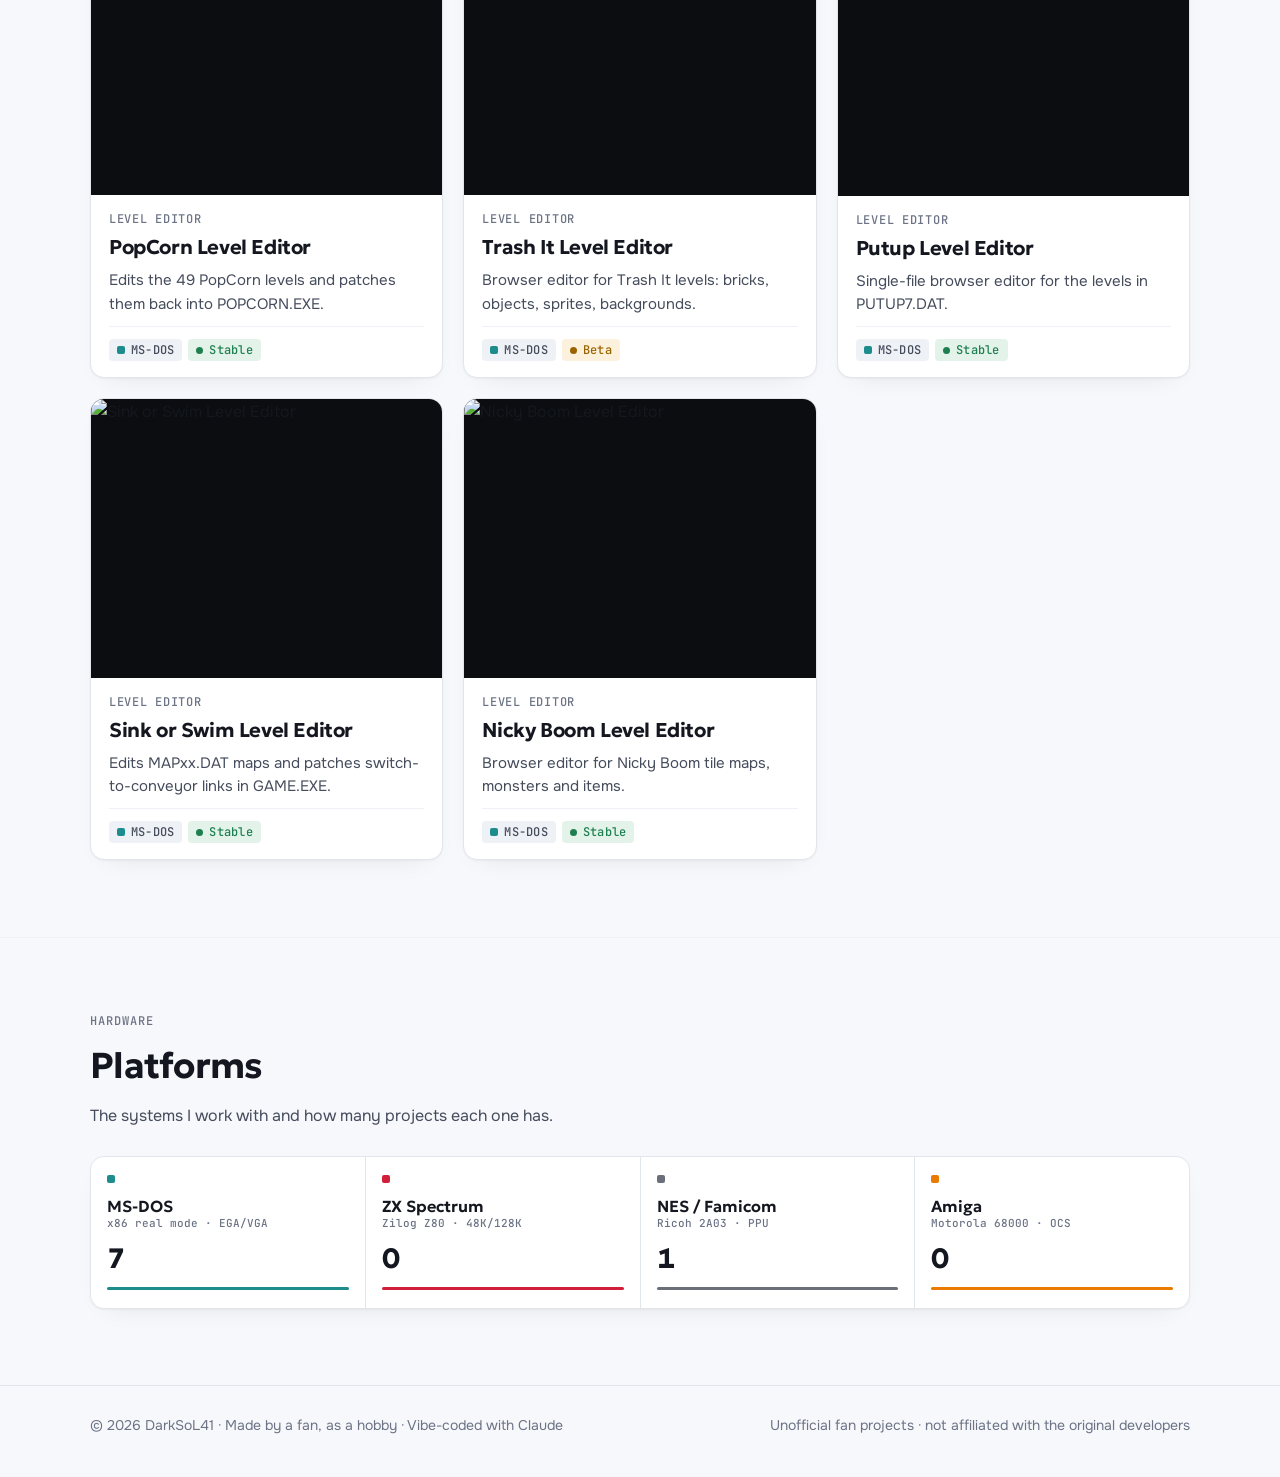
==== commit 045a2c05: "Add files via upload" ====
--- a/index.html
+++ b/index.html
@@ -9,7 +9,7 @@
 <link rel="preconnect" href="https://fonts.googleapis.com">
 <link rel="preconnect" href="https://fonts.gstatic.com" crossorigin>
 <link rel="stylesheet" href="https://fonts.googleapis.com/css2?family=Geologica:wght@500;600;700&family=JetBrains+Mono:wght@500;600&family=Onest:wght@400;500;600&display=swap">
-<link rel="stylesheet" href="assets/style.css">
+<link rel="stylesheet" href="assets/style.css?v=20261004a">
 </head>
 <body data-page="home">
 <header class="site-header">
@@ -98,7 +98,7 @@
     <span>Unofficial fan projects · not affiliated with the original developers</span>
   </div>
 </footer>
-<script src="assets/data.js"></script>
-<script src="assets/app.js"></script>
+<script src="assets/data.js?v=20261004a"></script>
+<script src="assets/app.js?v=20261004a"></script>
 </body>
 </html>
--- a/assets/style.css
+++ b/assets/style.css
@@ -211,7 +211,7 @@
   transition: border-color .2s, transform .2s, box-shadow .2s;
 }
 .card:hover { color: inherit; border-color: var(--line-strong); transform: translateY(-2px); box-shadow: 0 16px 32px -22px rgba(20,23,31,.35); }
-.card-shot { aspect-ratio: 5 / 2; background: var(--screen); overflow: hidden; }
+.card-shot { aspect-ratio: 315 / 250; background: var(--screen); overflow: hidden; }
 .card-shot img, .card-shot canvas { width: 100%; height: 100%; object-fit: cover; image-rendering: pixelated; display: block; }
 .card-body { display: flex; flex-direction: column; gap: 10px; padding: 18px 18px 16px; flex: 1; }
 .card-kind { font: 500 12px/1 var(--f-mono); color: var(--muted); text-transform: uppercase; letter-spacing: .06em; }
@@ -258,7 +258,7 @@
 .rows { display: grid; gap: 0; border-top: 1px solid var(--line); }
 .row { display: grid; grid-template-columns: 160px 1.4fr 1fr 120px 100px; gap: 20px; align-items: center; padding: 14px 0; border-bottom: 1px solid var(--line); color: inherit; text-decoration: none; }
 .row:hover { background: var(--surface); }
-.row .thumb { aspect-ratio: 5/2; background: var(--screen); border-radius: 4px; overflow: hidden; }
+.row .thumb { aspect-ratio: 315/250; background: var(--screen); border-radius: 4px; overflow: hidden; }
 .row .thumb img, .row .thumb canvas { width: 100%; height: 100%; object-fit: cover; image-rendering: pixelated; }
 .row h3 { font-size: 17px; font-weight: 600; }
 .row p { color: var(--muted); font-size: 14px; }
@@ -398,7 +398,7 @@
 
 /* Home showcase: project screenshot instead of the level map */
 .viewer-shot { padding: 14px; }
-.viewer-shot a { display: block; background: var(--screen); border-radius: 4px; overflow: hidden; aspect-ratio: 4 / 3; }
+.viewer-shot a { display: block; background: var(--screen); border-radius: 4px; overflow: hidden; aspect-ratio: 315 / 250; }
 .viewer-shot img { width: 100%; height: 100%; object-fit: contain; display: block; }
 .gallery-main img { max-height: 70vh; object-fit: contain; display: block; margin: 0 auto; }
 .card-shot img[src^="http"], .row .thumb img[src^="http"], .thumbs img[src^="http"], .gallery-main img[src^="http"], .lightbox img[src^="http"] { image-rendering: auto; }
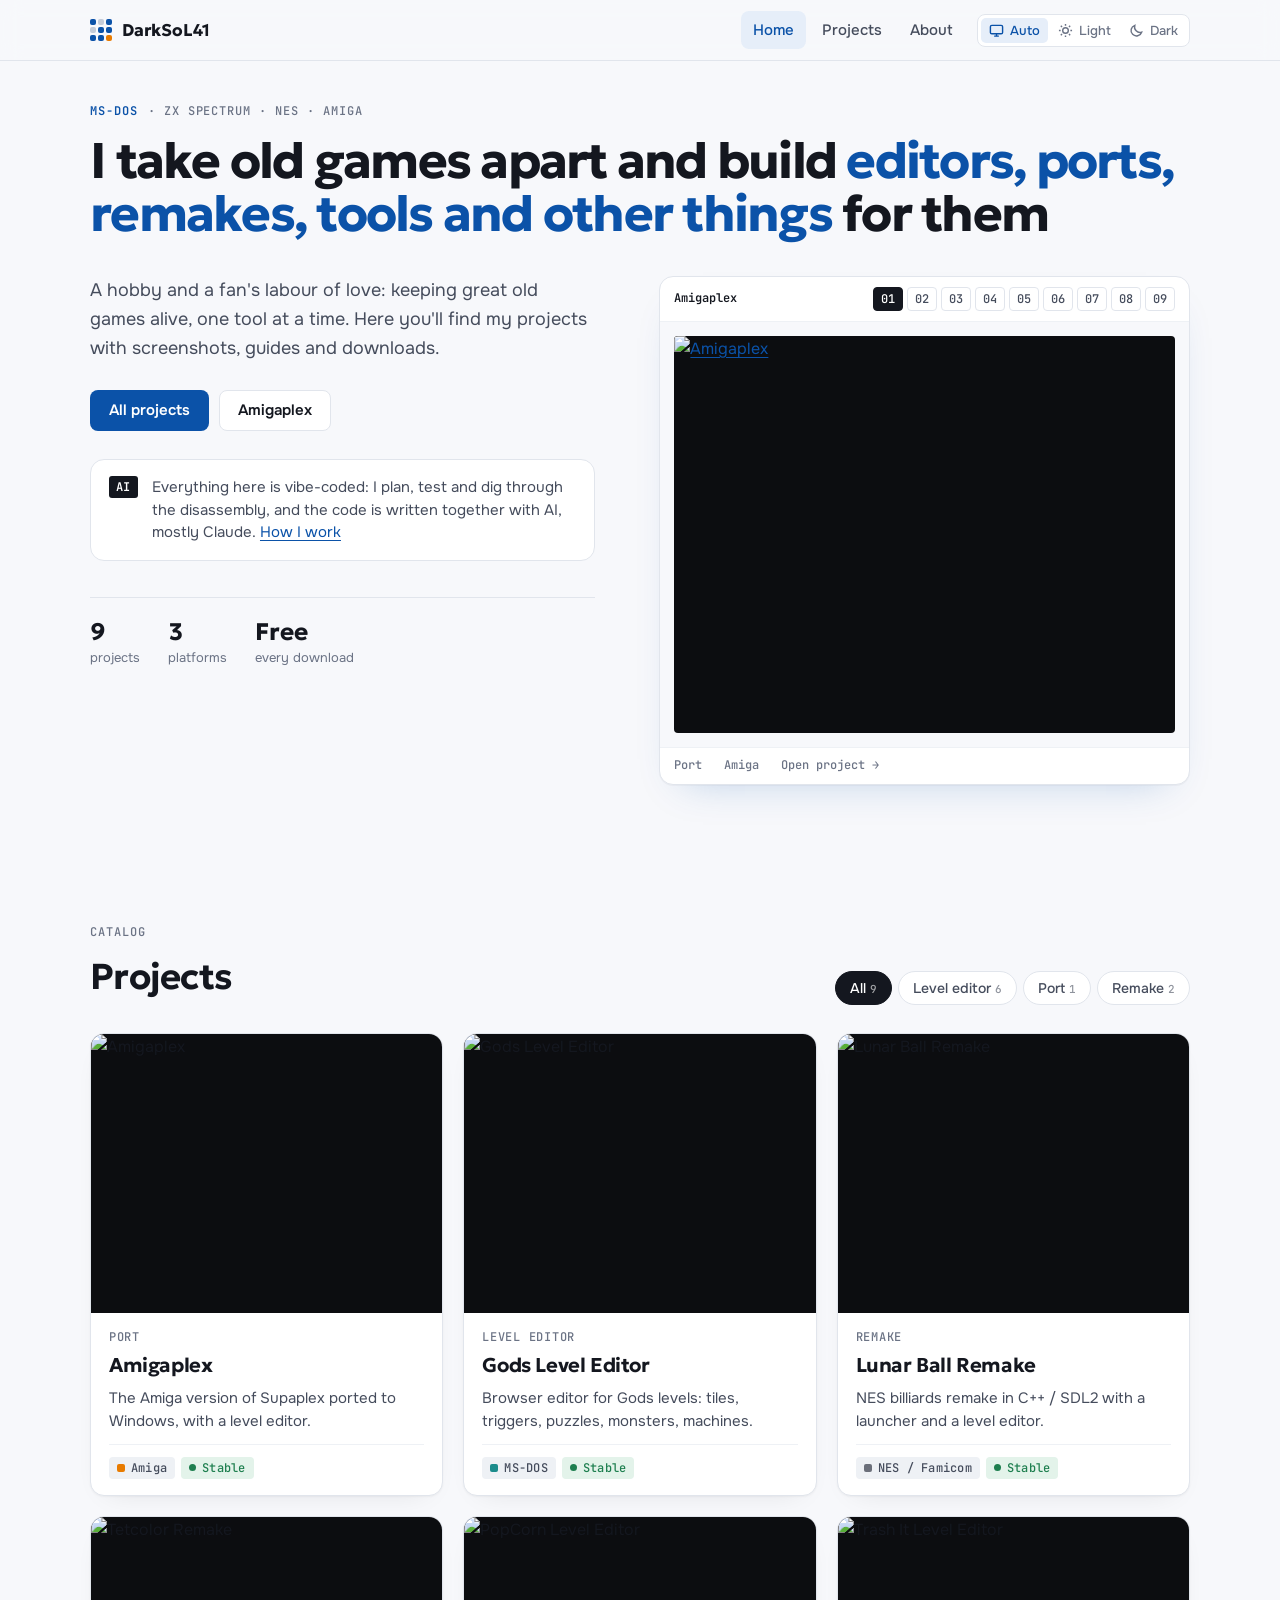
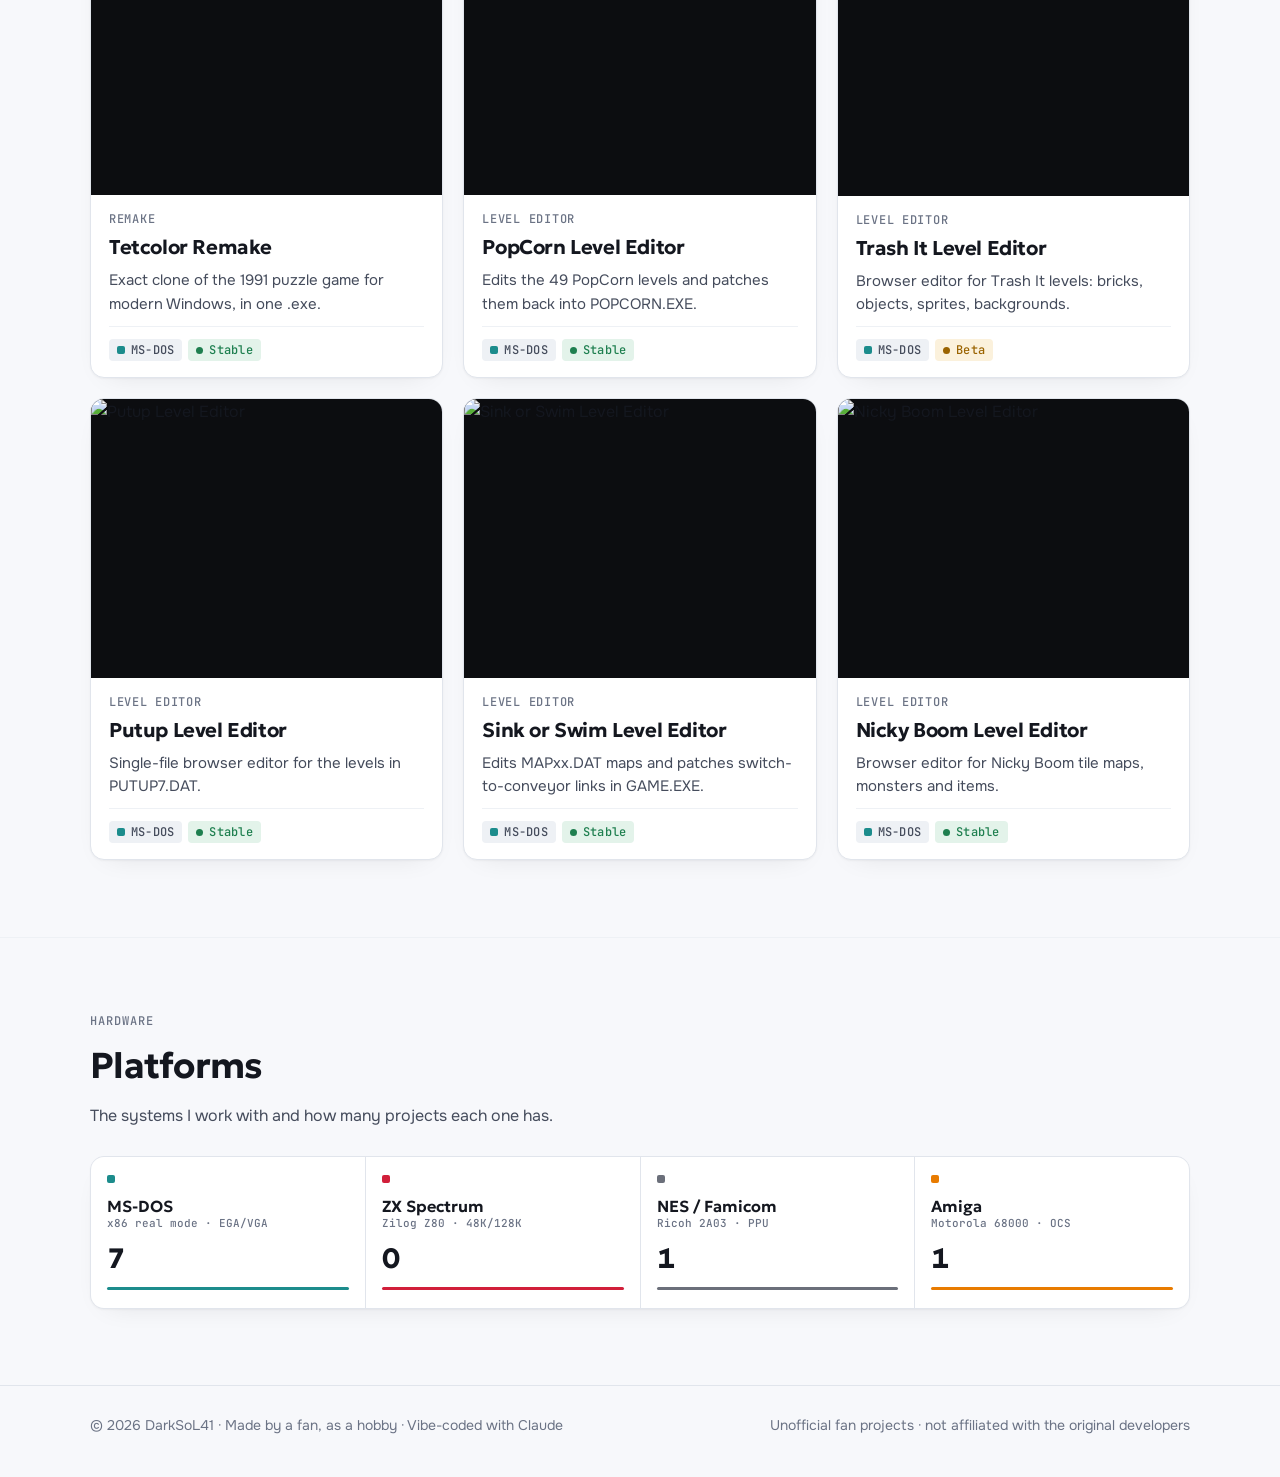
==== commit 1616c14c: "Add files via upload" ====
--- a/index.html
+++ b/index.html
@@ -9,7 +9,7 @@
 <link rel="preconnect" href="https://fonts.googleapis.com">
 <link rel="preconnect" href="https://fonts.gstatic.com" crossorigin>
 <link rel="stylesheet" href="https://fonts.googleapis.com/css2?family=Geologica:wght@500;600;700&family=JetBrains+Mono:wght@500;600&family=Onest:wght@400;500;600&display=swap">
-<link rel="stylesheet" href="assets/style.css?v=20261004a">
+<link rel="stylesheet" href="assets/style.css?v=20261004c">
 </head>
 <body data-page="home">
 <header class="site-header">
@@ -98,7 +98,7 @@
     <span>Unofficial fan projects · not affiliated with the original developers</span>
   </div>
 </footer>
-<script src="assets/data.js?v=20261004a"></script>
-<script src="assets/app.js?v=20261004a"></script>
+<script src="assets/data.js?v=20261004c"></script>
+<script src="assets/app.js?v=20261004c"></script>
 </body>
 </html>
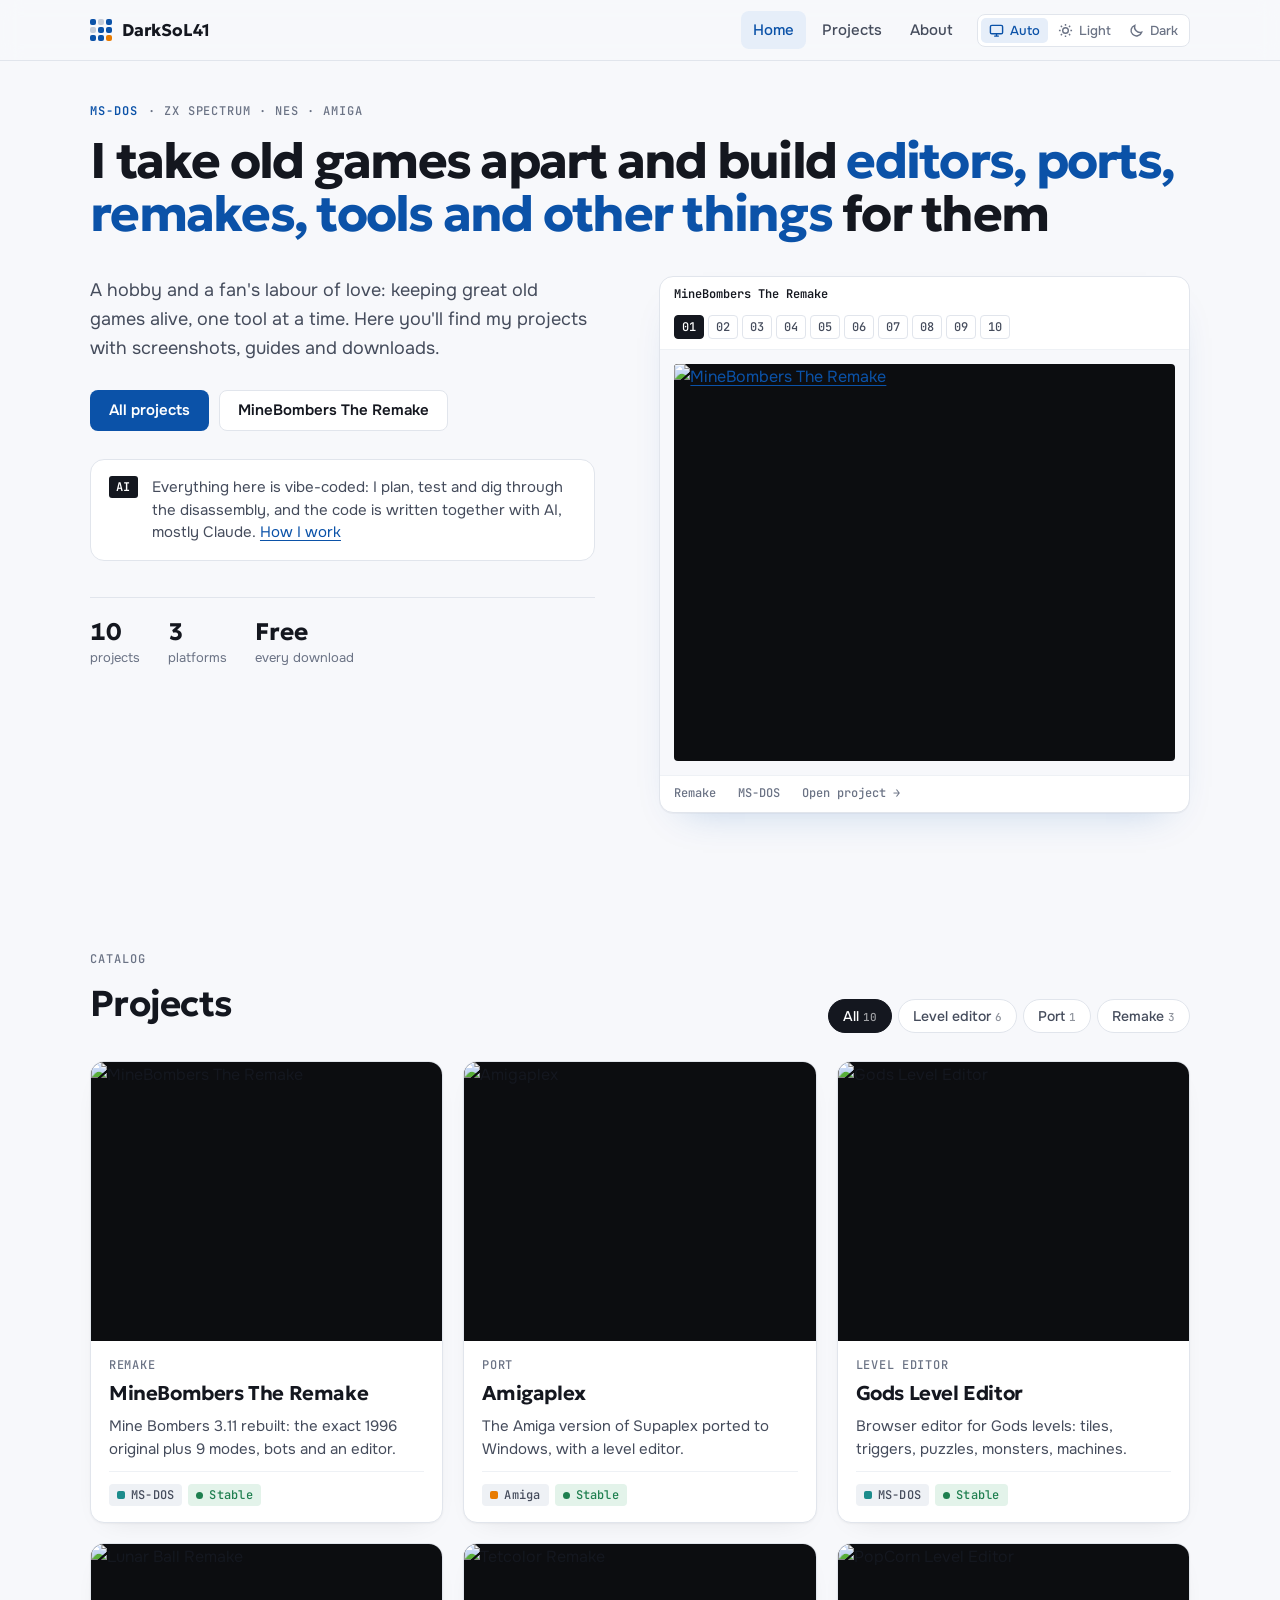
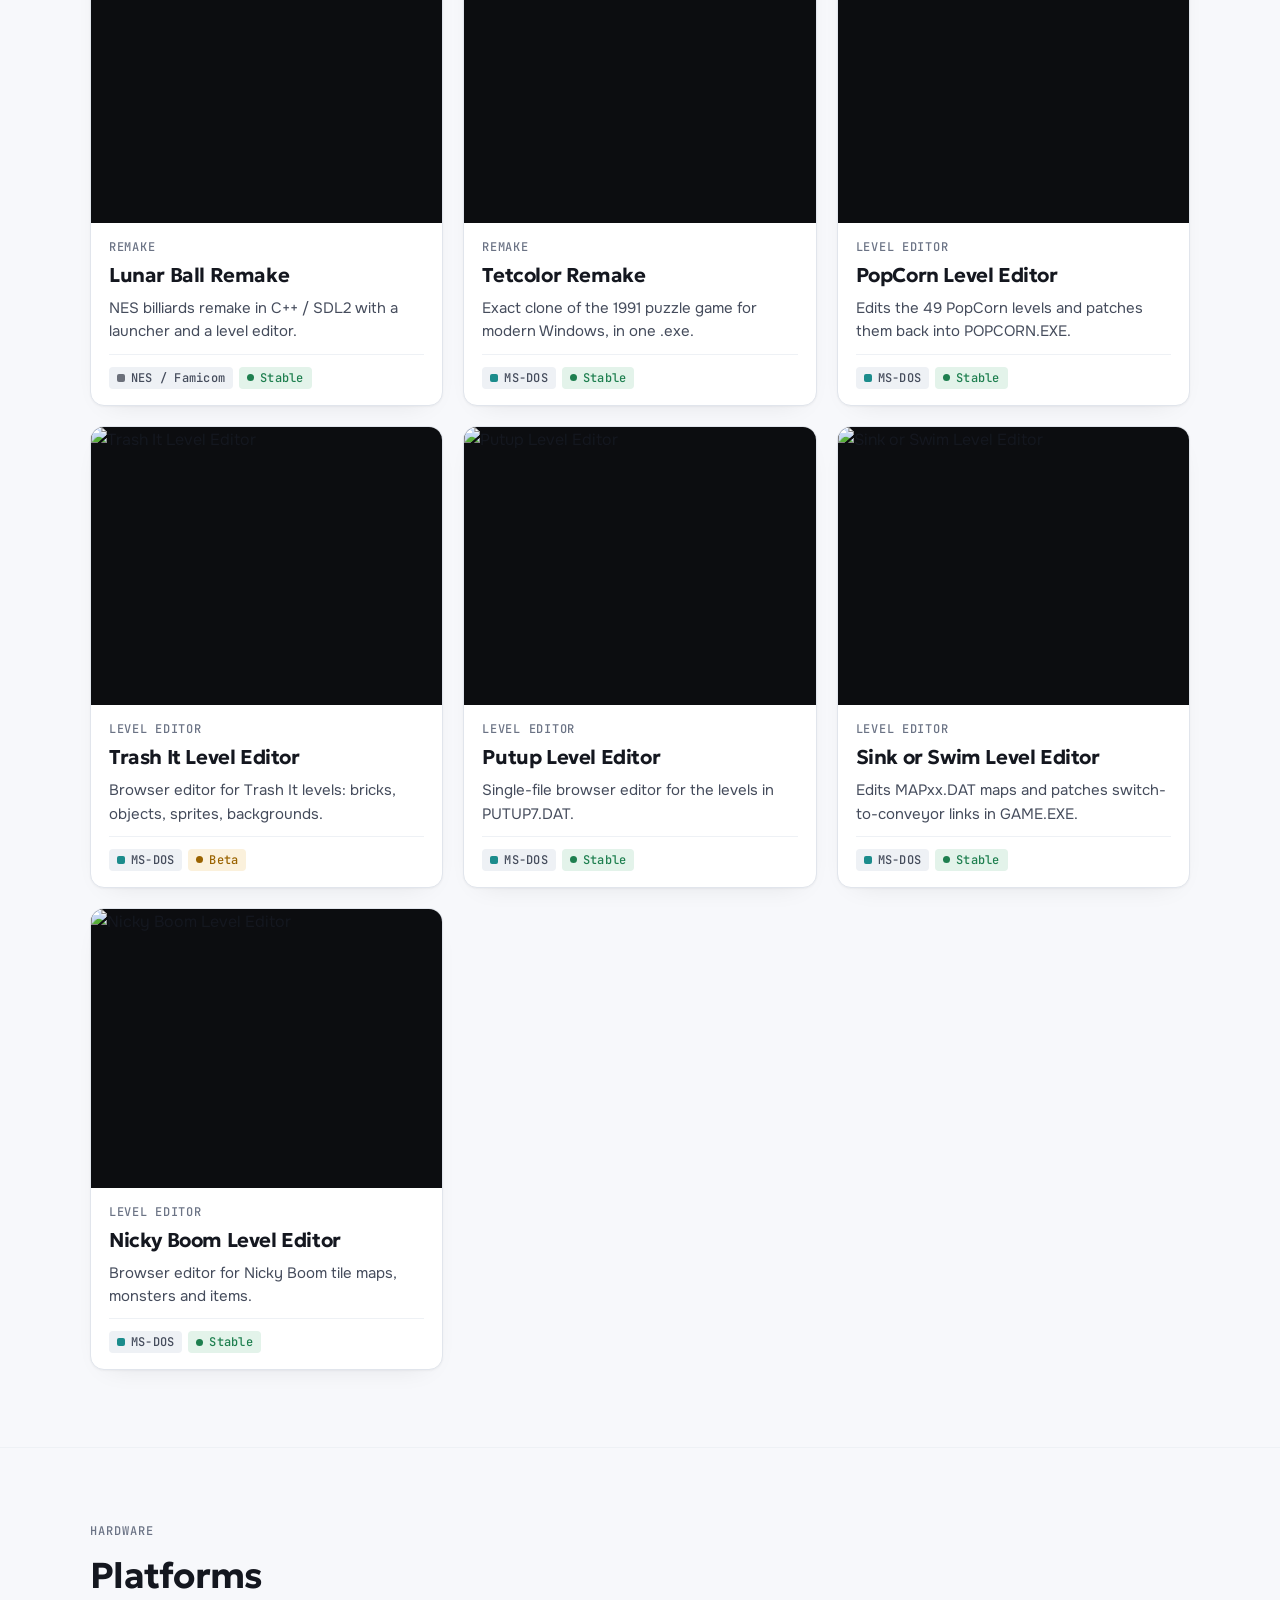
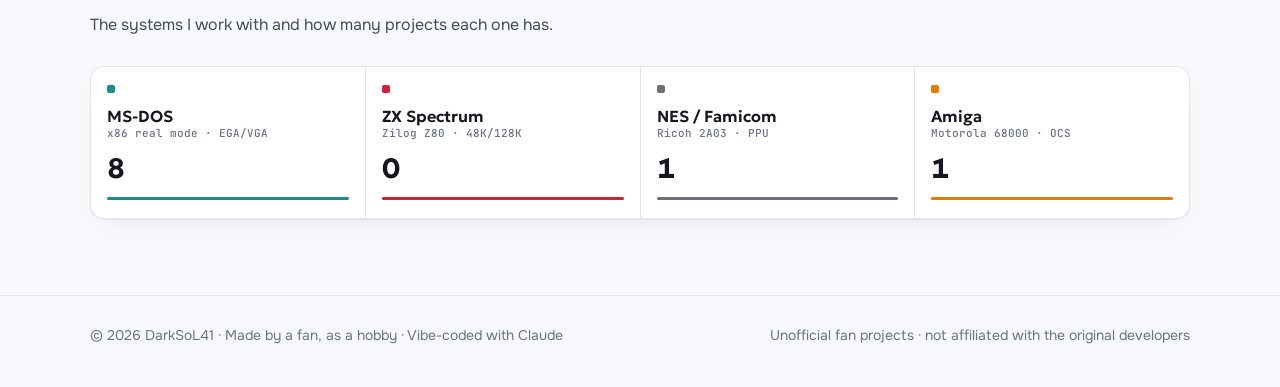
==== commit 86f24f34: "Add files via upload" ====
--- a/index.html
+++ b/index.html
@@ -9,7 +9,7 @@
 <link rel="preconnect" href="https://fonts.googleapis.com">
 <link rel="preconnect" href="https://fonts.gstatic.com" crossorigin>
 <link rel="stylesheet" href="https://fonts.googleapis.com/css2?family=Geologica:wght@500;600;700&family=JetBrains+Mono:wght@500;600&family=Onest:wght@400;500;600&display=swap">
-<link rel="stylesheet" href="assets/style.css?v=20261004c">
+<link rel="stylesheet" href="assets/style.css?v=20261010a">
 </head>
 <body data-page="home">
 <header class="site-header">
@@ -98,7 +98,7 @@
     <span>Unofficial fan projects · not affiliated with the original developers</span>
   </div>
 </footer>
-<script src="assets/data.js?v=20261004c"></script>
-<script src="assets/app.js?v=20261004c"></script>
+<script src="assets/data.js?v=20261010a"></script>
+<script src="assets/app.js?v=20261010a"></script>
 </body>
 </html>
